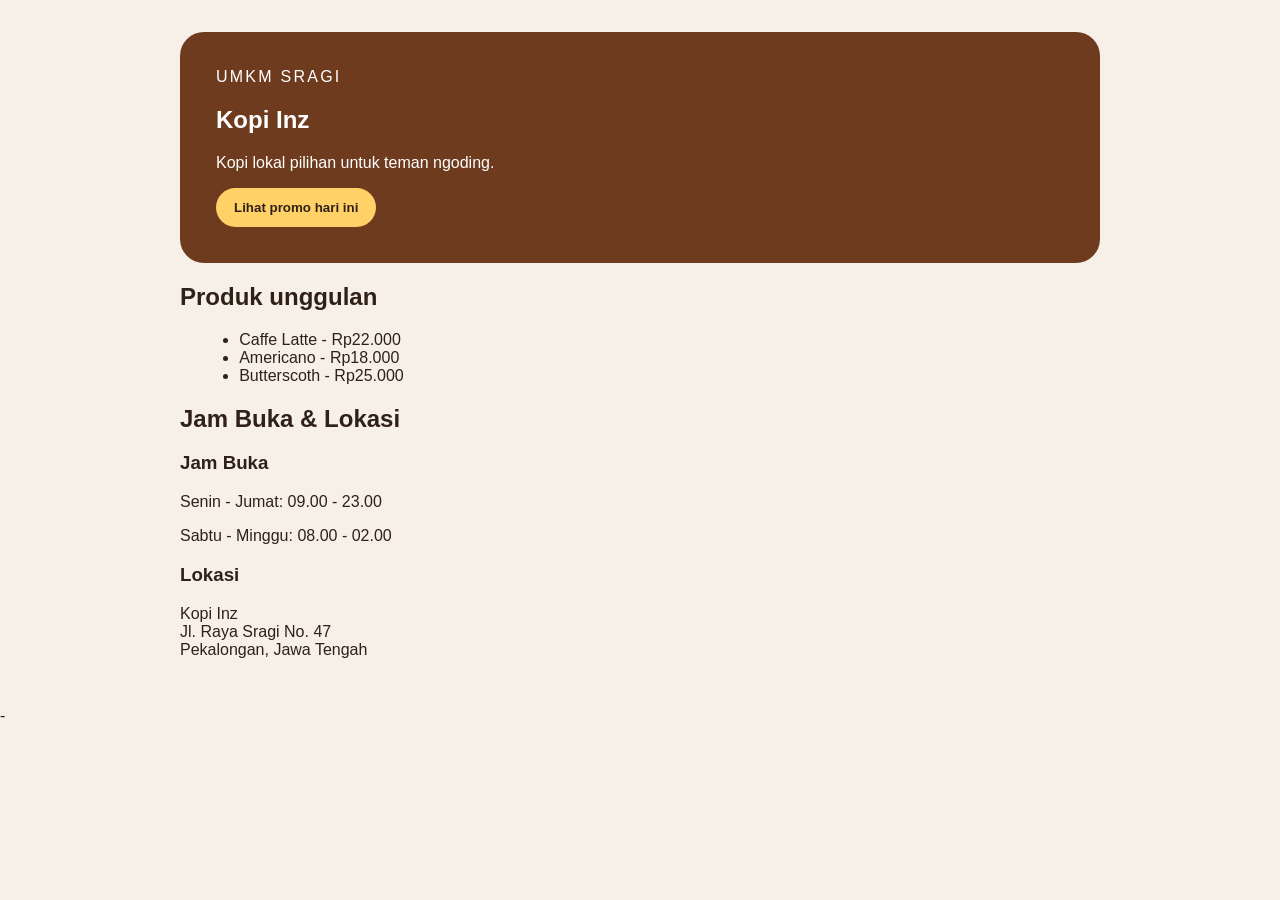
==== index.html @ 2a6943c4 "feat: buat landing page awal UMKM" ====
<!DOCTYPE html>
<html lang="en">
<head>
    <meta charset="UTF-8">
    <meta name="viewport" content="width=device-width, initial-scale=1.0">
    <title>Kopi Inz - Website UMKM</title>
    <link rel="stylesheet" href="css/style.css">
</head>
<body>
    <main class="page">
        <section class="hero">
            <p class="eyebrow">UMKM Sragi</p>
            <h1>Kopi Inz</h1>
            <p>Kopi lokal pilihan untuk teman ngoding.</p>
            <button id="promoButton" type="button">Lihat promo hari ini</button>
        </section>

        <section aria-labelledby="produk-title">
            <h2 id="produk-title">Produk unggulan</h2>
            <ul class="products">
                <li>Caffe Latte - Rp22.000</li>
                <li>Americano - Rp18.000</li>
                <li>Butterscoth - Rp25.000</li>
            </ul>
        </section>

        <section class="info" aria-labelledby="info-title">
            <h2 id="info-title">Jam Buka & Lokasi</h2>

            <div class="info-container">
                <div class="info-card">
                    <h3> Jam Buka</h3>
                    <p>Senin - Jumat: 09.00 - 23.00</p>
                    <p>Sabtu - Minggu: 08.00 - 02.00</p>
                </div>

                <div class="info-card">
                    <h3> Lokasi</h3>
                    <p>
                        Kopi Inz<br>
                        Jl. Raya Sragi No. 47<br>
                        Pekalongan, Jawa Tengah
                    </p>
                </div>
            </div>
        </section>
    </main>

    <script src="js/script.js"></script>
</body>
</html>-
---- css/style.css ----
body {
    margin: 0;
    color: #2f2118;
    background: #f6f0e8;
    font-family: Arial, sans-serif;
}

.page {
    max-width: 920px;
    margin: 0 auto;
    padding: 32px 20px;
}

.hero {
    padding: 36px;
    color: white;
    background: #6f3b1f;
    border-radius: 24px;
}

.eyebrow {
    margin: 0 0 8px;
    letter-spacing: 0.14em;
    text-transform: uppercase;
}

.products {
    margin-left: 1.2rem;
}

button {
    padding: 12px 18px;
    color: #2f2118;
    font-weight: 700;
    cursor: pointer;
    background: #ffd166;
    border: 0;
    border-radius: 999px;
}
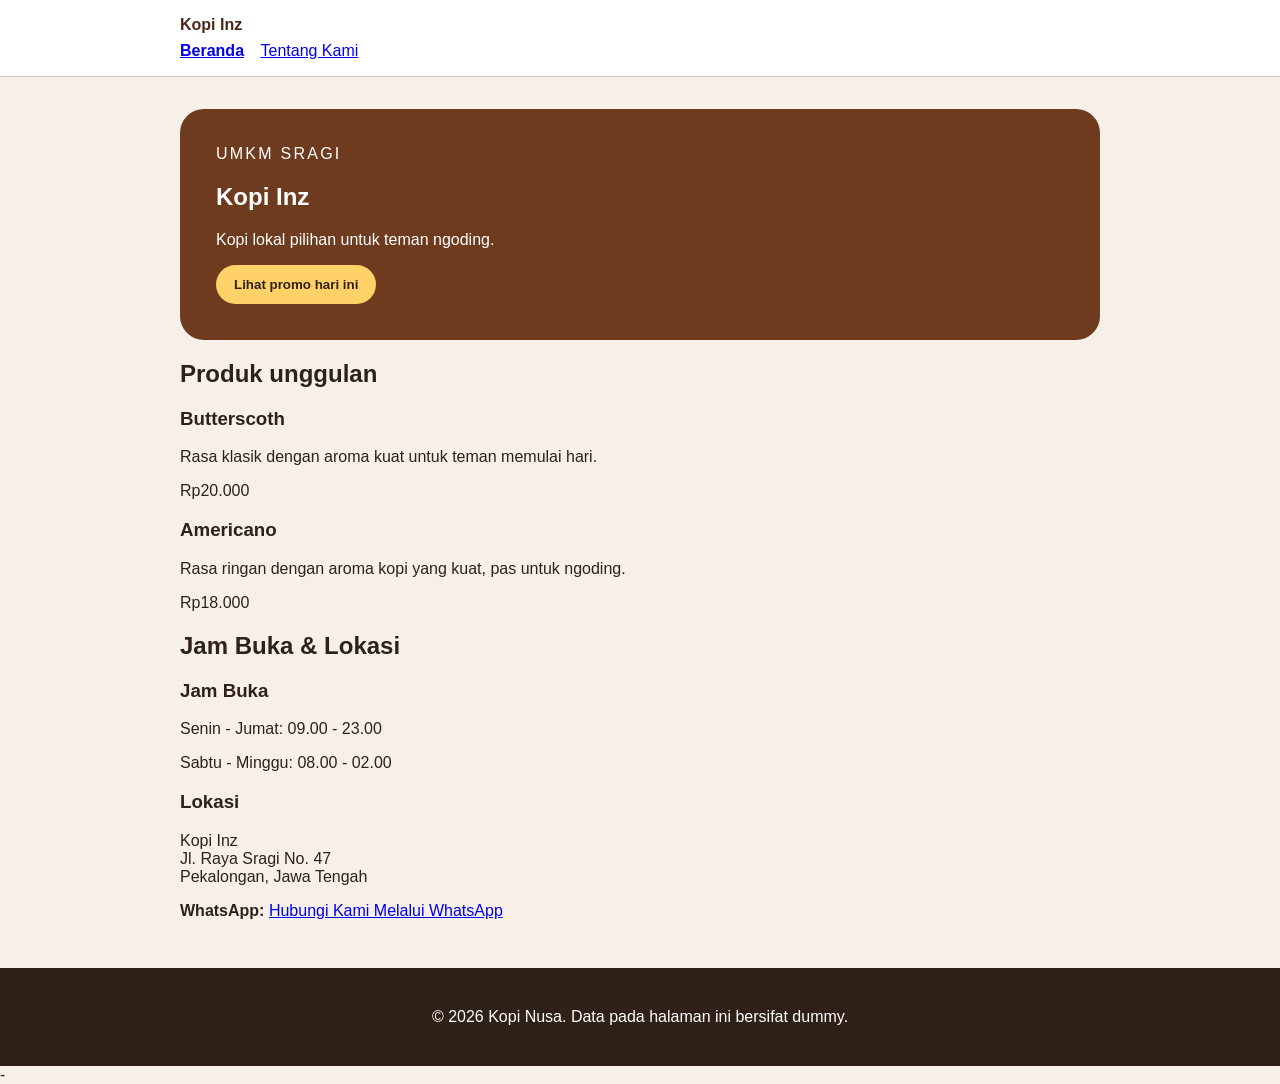
==== commit 459933b1: "Update website UMKM" ====
--- a/index.html
+++ b/index.html
@@ -7,7 +7,18 @@
     <link rel="stylesheet" href="css/style.css">
 </head>
 <body>
-    <main class="page">
+  <a class="skip-link" href="#konten">Lewati ke konten utama</a>
+  <header class="site-header">
+    <nav class="nav" aria-label="Navigasi utama">
+      <a class="brand" href="index.html">Kopi Inz</a>
+      <ul>
+        <li><a aria-current="page" href="index.html">Beranda</a></li>
+        <li><a href="tentang.html">Tentang Kami</a></li>
+      </ul>
+    </nav>
+  </header>
+
+  <main id="konten" class="page">
         <section class="hero">
             <p class="eyebrow">UMKM Sragi</p>
             <h1>Kopi Inz</h1>
@@ -17,11 +28,18 @@
 
         <section aria-labelledby="produk-title">
             <h2 id="produk-title">Produk unggulan</h2>
-            <ul class="products">
-                <li>Caffe Latte - Rp22.000</li>
-                <li>Americano - Rp18.000</li>
-                <li>Butterscoth - Rp25.000</li>
-            </ul>
+            <div class="product-list">
+  <article class="product-card">
+    <h3>Butterscoth</h3>
+    <p>Rasa klasik dengan aroma kuat untuk teman memulai hari.</p>
+    <p class="price">Rp20.000</p>
+  </article>
+  <article class="product-card">
+    <h3>Americano</h3>
+    <p>Rasa ringan dengan aroma kopi yang kuat, pas untuk ngoding.</p>
+    <p class="price">Rp18.000</p>
+  </article>
+</div>
         </section>
 
         <section class="info" aria-labelledby="info-title">
@@ -44,7 +62,20 @@
                 </div>
             </div>
         </section>
+
+        </p>
+        <strong>WhatsApp:</strong>
+        <a href="https://wa.me/6281548437506">
+          Hubungi Kami Melalui WhatsApp
+        </a>
+      </p>
+    </section>
+
     </main>
+    <footer class="site-footer">
+  <p>&copy; 2026 Kopi Nusa. Data pada halaman ini bersifat dummy.</p>
+</footer>
+<script src="js/script.js"></script>
 
     <script src="js/script.js"></script>
 </body>
--- a/css/style.css
+++ b/css/style.css
@@ -36,4 +36,15 @@
     background: #ffd166;
     border: 0;
     border-radius: 999px;
-}+}
+.skip-link { position: absolute; left: -9999px; padding: 8px 12px; color: white; background: #2f2118; }
+.skip-link:focus { top: 8px; left: 8px; }
+.site-header { padding: 16px 20px; background: white; border-bottom: 1px solid #dccbbc; }
+.nav { max-width: 920px; margin: 0 auto; }
+.brand { display: inline-block; margin-bottom: 8px; color: #4b2715; font-weight: 800; text-decoration: none; }
+.nav ul { padding: 0; margin: 0; list-style: none; }
+.nav li { display: inline-block; margin-right: 12px; }
+.nav a[aria-current="page"] { font-weight: 800; }
+a:focus-visible,
+button:focus-visible { outline: 3px solid #2563eb; outline-offset: 3px; }
+.site-footer { padding: 24px 20px; color: white; text-align: center; background: #2f2118; }
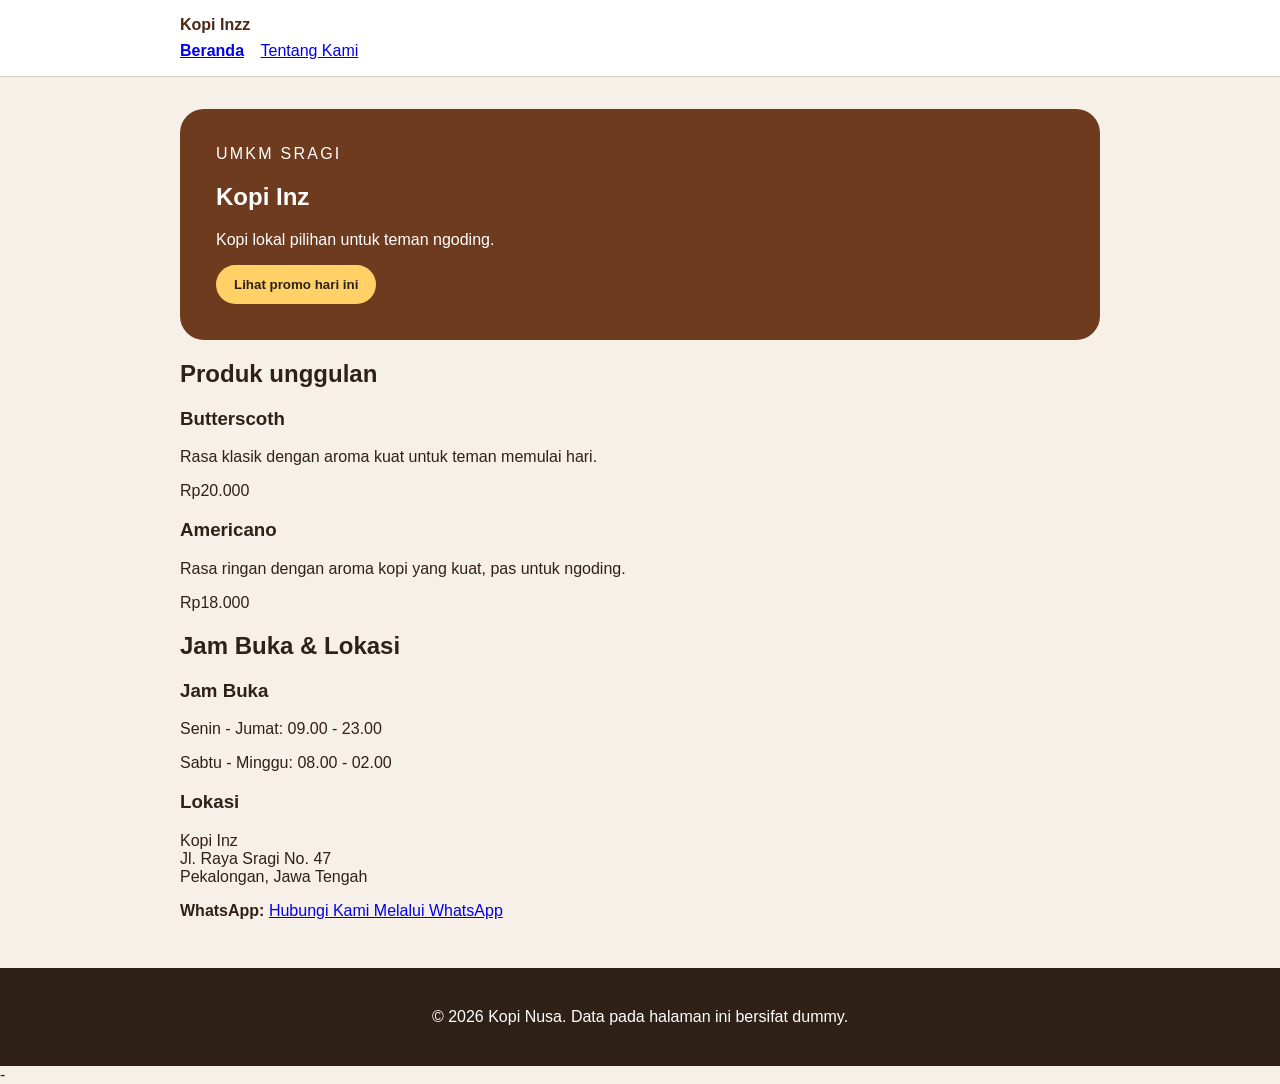
==== commit 740ad859: "feat: tambah semantic html dan navigasi dua halaman" ====
--- a/index.html
+++ b/index.html
@@ -10,7 +10,7 @@
   <a class="skip-link" href="#konten">Lewati ke konten utama</a>
   <header class="site-header">
     <nav class="nav" aria-label="Navigasi utama">
-      <a class="brand" href="index.html">Kopi Inz</a>
+      <a class="brand" href="index.html">Kopi Inzz</a>
       <ul>
         <li><a aria-current="page" href="index.html">Beranda</a></li>
         <li><a href="tentang.html">Tentang Kami</a></li>
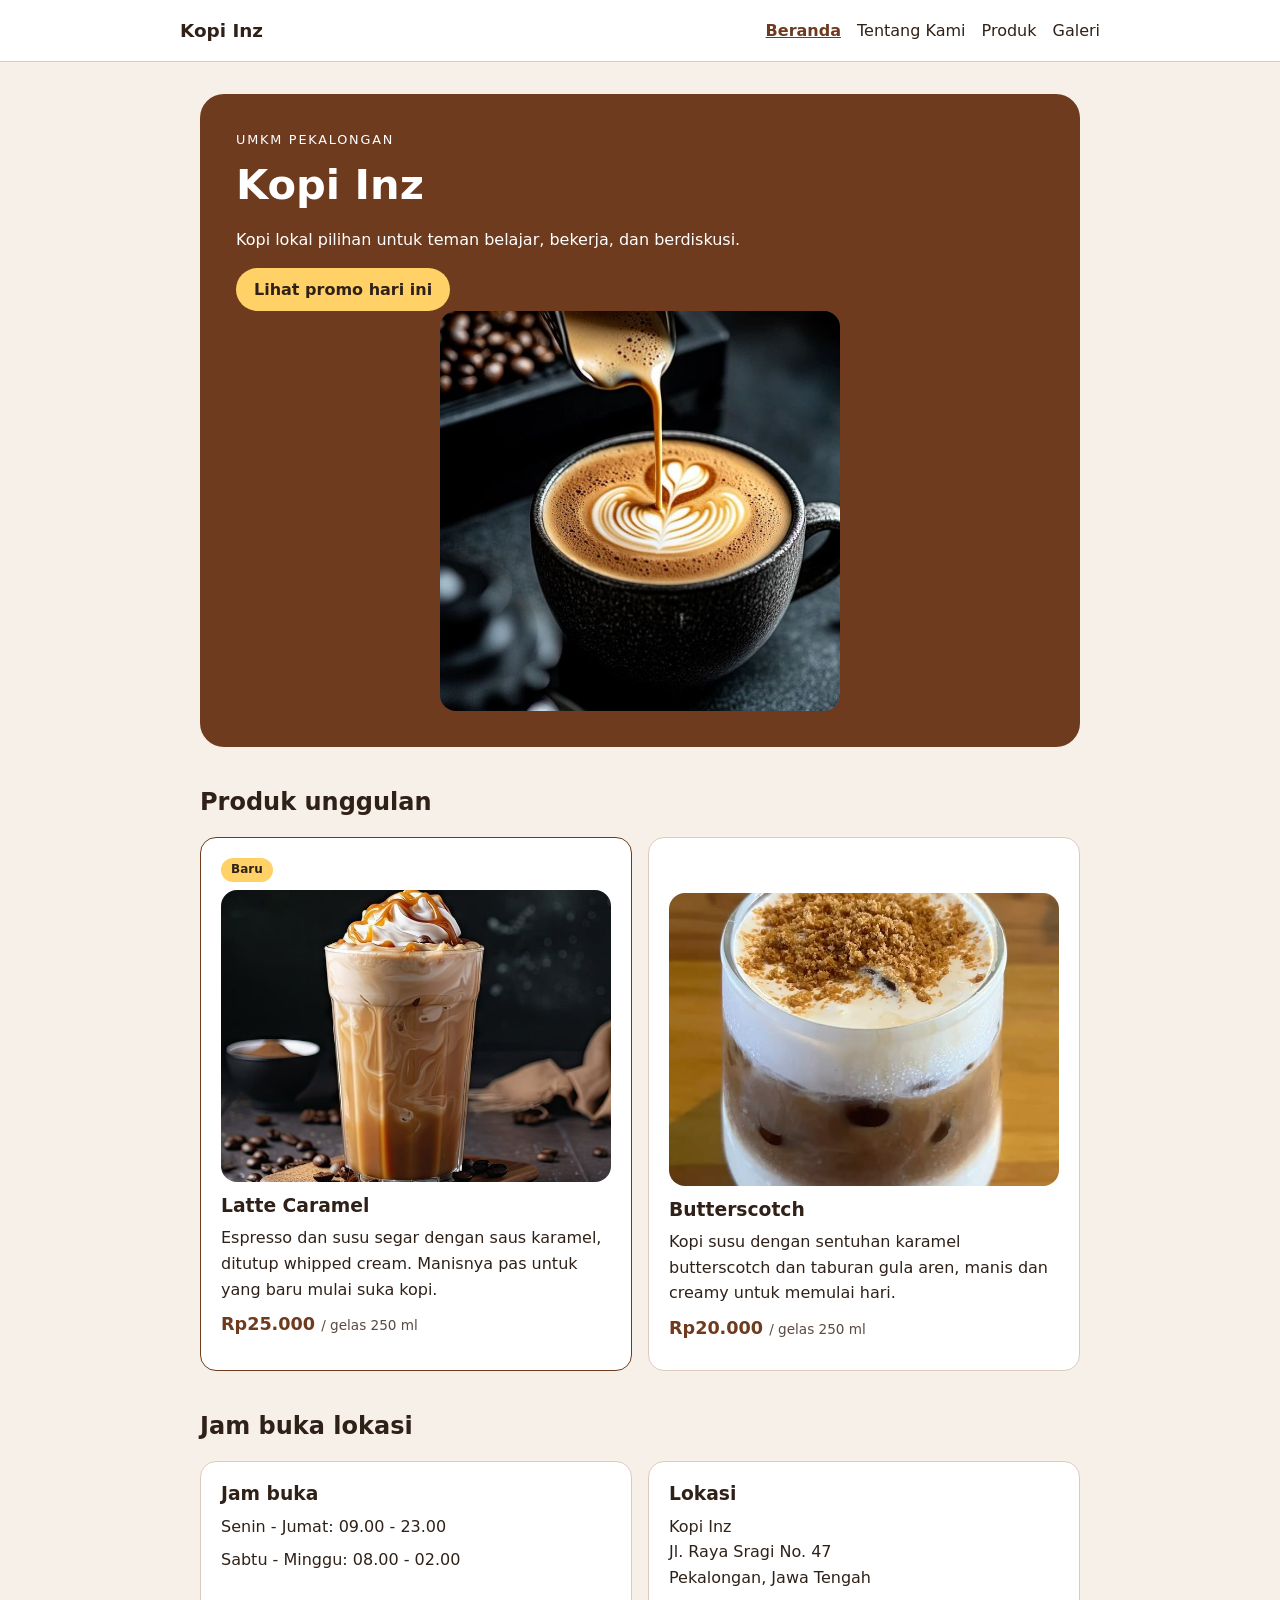
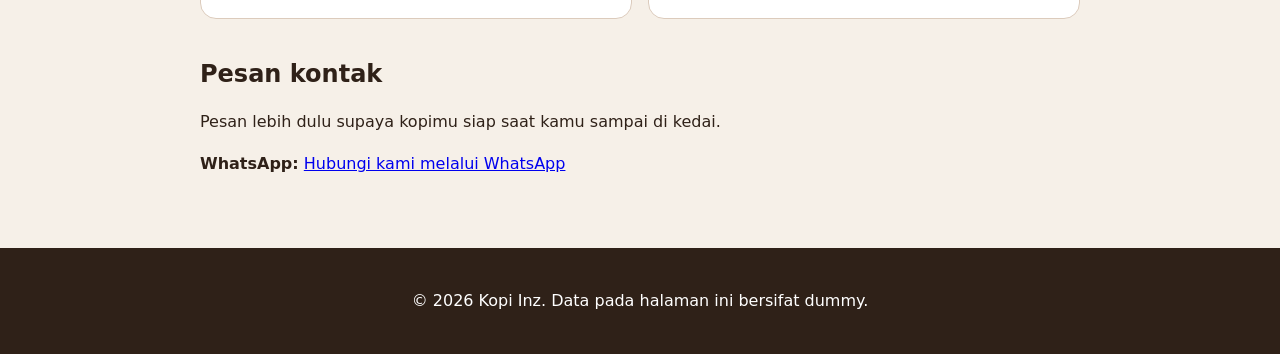
==== commit 82ff4be2: "media serta tabel katalog" ====
--- a/index.html
+++ b/index.html
@@ -1,82 +1,104 @@
-<!DOCTYPE html>
-<html lang="en">
-<head>
-    <meta charset="UTF-8">
-    <meta name="viewport" content="width=device-width, initial-scale=1.0">
+<!doctype html>
+<html lang="id">
+  <head>
+    <meta charset="utf-8" />
+    <meta name="viewport" content="width=device-width, initial-scale=1" />
+    <meta name="description" content="Kopi Inz, UMKM kopi lokal di Sragi, Pekalongan. Lihat produk, harga, jam buka, dan lokasi kedai." />
     <title>Kopi Inz - Website UMKM</title>
-    <link rel="stylesheet" href="css/style.css">
-</head>
-<body>
-  <a class="skip-link" href="#konten">Lewati ke konten utama</a>
-  <header class="site-header">
-    <nav class="nav" aria-label="Navigasi utama">
-      <a class="brand" href="index.html">Kopi Inzz</a>
-      <ul>
-        <li><a aria-current="page" href="index.html">Beranda</a></li>
-        <li><a href="tentang.html">Tentang Kami</a></li>
-      </ul>
-    </nav>
-  </header>
+    <link rel="stylesheet" href="css/style.css" />
+  </head>
+  <body>
+    <a class="skip-link" href="#konten">Lewati ke konten utama</a>
 
-  <main id="konten" class="page">
-        <section class="hero">
-            <p class="eyebrow">UMKM Sragi</p>
-            <h1>Kopi Inz</h1>
-            <p>Kopi lokal pilihan untuk teman ngoding.</p>
-            <button id="promoButton" type="button">Lihat promo hari ini</button>
-        </section>
+    <header class="site-header">
+      <nav class="nav" aria-label="Navigasi utama">
+        <a class="brand" href="index.html">Kopi Inz</a>
+        <ul>
+          <li><a aria-current="page" href="index.html">Beranda</a></li>
+          <li><a href="tentang.html">Tentang Kami</a></li>
+          <li><a href="produk.html">Produk</a></li>
+          <li><a href="galeri.html">Galeri</a></li>
+        </ul>
+      </nav>
+    </header>
 
-        <section aria-labelledby="produk-title">
-            <h2 id="produk-title">Produk unggulan</h2>
-            <div class="product-list">
-  <article class="product-card">
-    <h3>Butterscoth</h3>
-    <p>Rasa klasik dengan aroma kuat untuk teman memulai hari.</p>
-    <p class="price">Rp20.000</p>
-  </article>
-  <article class="product-card">
-    <h3>Americano</h3>
-    <p>Rasa ringan dengan aroma kopi yang kuat, pas untuk ngoding.</p>
-    <p class="price">Rp18.000</p>
-  </article>
-</div>
-        </section>
-
-        <section class="info" aria-labelledby="info-title">
-            <h2 id="info-title">Jam Buka & Lokasi</h2>
-
-            <div class="info-container">
-                <div class="info-card">
-                    <h3> Jam Buka</h3>
-                    <p>Senin - Jumat: 09.00 - 23.00</p>
-                    <p>Sabtu - Minggu: 08.00 - 02.00</p>
-                </div>
-
-                <div class="info-card">
-                    <h3> Lokasi</h3>
-                    <p>
-                        Kopi Inz<br>
-                        Jl. Raya Sragi No. 47<br>
-                        Pekalongan, Jawa Tengah
-                    </p>
-                </div>
-            </div>
-        </section>
-
-        </p>
-        <strong>WhatsApp:</strong>
-        <a href="https://wa.me/6281548437506">
-          Hubungi Kami Melalui WhatsApp
-        </a>
-      </p>
+     <main id="konten" class="page">
+    <section class="hero" aria-labelledby="hero-title">
+      <p class="eyebrow">UMKM Pekalongan</p>
+      <h1 id="hero-title">Kopi Inz</h1>
+      <p>Kopi lokal pilihan untuk teman belajar, bekerja, dan berdiskusi.</p>
+      <button id="promoButton" type="button">Lihat promo hari ini</button>
+      <img src="assets/images/coffe.jpg" alt="Segelas latte dengan latte art hati di meja kayu" />
     </section>
 
+      <section aria-labelledby="produk-title">
+        <h2 id="produk-title">Produk unggulan</h2>
+        <div class="product-list">
+          <article class="product-card product-card--baru">
+            <span class="badge">Baru</span>
+            <img
+              class="product-photo"
+              src="assets/images/latte caramel.jpg"
+              alt="Segelas Latte Caramel dingin dengan whipped cream dan siraman saus karamel"
+              width="800"
+              height="600"
+            />
+            <h3>Latte Caramel</h3>
+            <p>Espresso dan susu segar dengan saus karamel, ditutup whipped cream. Manisnya pas untuk yang baru mulai suka kopi.</p>
+            <p class="price">Rp25.000 <span class="unit">/ gelas 250 ml</span></p>
+          </article>
+
+          <article class="product-card">
+            <div class="produk-card2">
+            <img
+              class="product-photo"
+              src="assets/images/Butterscotch.jpg"
+              alt="Segelas kopi Butterscotch dengan lapisan susu dan taburan gula aren"
+              width="800"
+              height="600"
+              loading="lazy"
+            />
+            <h3>Butterscotch</h3>
+            <p>Kopi susu dengan sentuhan karamel butterscotch dan taburan gula aren, manis dan creamy untuk memulai hari.</p>
+            <p class="price">Rp20.000 <span class="unit">/ gelas 250 ml</span></p>
+            </div>
+          </article>
+          </section>
+
+      <section class="info" aria-labelledby="info-title">
+        <h2 id="info-title">Jam buka lokasi</h2>
+        <div class="info-container">
+          <div class="info-card">
+            <h3>Jam buka</h3>
+            <p>Senin - Jumat: 09.00 - 23.00</p>
+            <p>Sabtu - Minggu: 08.00 - 02.00</p>
+          </div>
+
+          <div class="info-card">
+            <h3>Lokasi</h3>
+            <p>
+              Kopi Inz<br />
+              Jl. Raya Sragi No. 47<br />
+              Pekalongan, Jawa Tengah
+            </p>
+          </div>
+        </div>
+      </section>
+
+      <section aria-labelledby="kontak-title">
+        <h2 id="kontak-title">Pesan kontak</h2>
+        <p>Pesan lebih dulu supaya kopimu siap saat kamu sampai di kedai.</p>
+        <p>
+          <strong>WhatsApp:</strong>
+          <a href="https://wa.me/6281548437506">Hubungi kami melalui WhatsApp</a>
+        </p>
+      </section>
     </main>
+
     <footer class="site-footer">
-  <p>&copy; 2026 Kopi Nusa. Data pada halaman ini bersifat dummy.</p>
-</footer>
-<script src="js/script.js"></script>
+      <p>&copy; <span id="tahun">2026</span> Kopi Inz. Data pada halaman ini bersifat dummy.</p>
+    </footer>
 
     <script src="js/script.js"></script>
-</body>
-</html>-+  </body>
+</html>
--- a/css/style.css
+++ b/css/style.css
@@ -1,50 +1,235 @@
+:root {
+  --coklat-tua: #2f2118;
+  --coklat: #6f3b1f;
+  --coklat-brand: #4b2715;
+  --krem: #f6f0e8;
+  --kuning: #ffd166;
+  --garis: #dccbbc;
+  --abu-teks: #5a4a41;
+  --putih: #ffffff;
+  --radius: 16px;
+}
+
+* { box-sizing: border-box; }
+
 body {
-    margin: 0;
-    color: #2f2118;
-    background: #f6f0e8;
-    font-family: Arial, sans-serif;
+  margin: 0;
+  color: var(--coklat-tua);
+  background: var(--krem);
+  font-family: system-ui, -apple-system, "Segoe UI", Arial, sans-serif;
+  line-height: 1.6;
 }
 
 .page {
-    max-width: 920px;
-    margin: 0 auto;
-    padding: 32px 20px;
+  max-width: 920px;
+  margin: 0 auto;
+  padding: 32px 20px;
+}
+
+.page > section { margin-bottom: 40px; }
+
+h1, h2, h3 { line-height: 1.25; }
+
+.skip-link {
+  position: absolute;
+  left: -9999px;
+  z-index: 100;
+  padding: 8px 12px;
+  color: var(--putih);
+  background: var(--coklat-tua);
+}
+
+.skip-link:focus { top: 8px; left: 8px; }
+
+.site-header {
+  padding: 16px 20px;
+  background: var(--putih);
+  border-bottom: 1px solid var(--garis);
+}
+
+.nav {
+  display: flex;
+  flex-wrap: wrap;
+  gap: 8px 20px;
+  align-items: center;
+  justify-content: space-between;
+  max-width: 920px;
+  margin: 0 auto;
+}
+
+.brand {
+  color: var(--coklat-brand);
+  font-size: 1.15rem;
+  font-weight: 800;
+  text-decoration: none;
+}
+
+.nav ul {
+  display: flex;
+  flex-wrap: wrap;
+  gap: 16px;
+  padding: 0;
+  margin: 0;
+  list-style: none;
+}
+
+.nav a {
+  color: var(--coklat-tua);
+  text-decoration: none;
+}
+
+.nav a:hover { text-decoration: underline; }
+
+.nav a[aria-current="page"] {
+  color: var(--coklat);
+  font-weight: 800;
+  text-decoration: underline;
 }
 
 .hero {
-    padding: 36px;
-    color: white;
-    background: #6f3b1f;
-    border-radius: 24px;
-}
+  padding: 36px;
+  color: var(--putih);
+  background: var(--coklat);
+  border-radius: 24px;
+}
+
+.hero img{
+  width: 400px;
+  height: 400px;
+  object-fit: cover;
+  margin: 0 auto;
+}
+
+.hero h1 { margin: 0 0 8px; font-size: clamp(1.8rem, 5vw, 2.6rem); }
 
 .eyebrow {
-    margin: 0 0 8px;
-    letter-spacing: 0.14em;
-    text-transform: uppercase;
-}
-
-.products {
-    margin-left: 1.2rem;
+  margin: 0 0 8px;
+  font-size: 0.8rem;
+  letter-spacing: 0.14em;
+  text-transform: uppercase;
 }
 
 button {
-    padding: 12px 18px;
-    color: #2f2118;
-    font-weight: 700;
-    cursor: pointer;
-    background: #ffd166;
-    border: 0;
-    border-radius: 999px;
-}
-.skip-link { position: absolute; left: -9999px; padding: 8px 12px; color: white; background: #2f2118; }
-.skip-link:focus { top: 8px; left: 8px; }
-.site-header { padding: 16px 20px; background: white; border-bottom: 1px solid #dccbbc; }
-.nav { max-width: 920px; margin: 0 auto; }
-.brand { display: inline-block; margin-bottom: 8px; color: #4b2715; font-weight: 800; text-decoration: none; }
-.nav ul { padding: 0; margin: 0; list-style: none; }
-.nav li { display: inline-block; margin-right: 12px; }
-.nav a[aria-current="page"] { font-weight: 800; }
+  padding: 12px 18px;
+  color: var(--coklat-tua);
+  font-size: 1rem;
+  font-weight: 700;
+  font-family: inherit;
+  cursor: pointer;
+  background: var(--kuning);
+  border: 0;
+  border-radius: 999px;
+}
+
+button:hover { background: #ffc233; }
+
 a:focus-visible,
 button:focus-visible { outline: 3px solid #2563eb; outline-offset: 3px; }
-.site-footer { padding: 24px 20px; color: white; text-align: center; background: #2f2118; }+
+.product-list,
+.info-container,
+.gallery-list {
+  display: grid;
+  gap: 16px;
+  margin-top: 16px;
+  grid-template-columns: repeat(auto-fit, minmax(240px, 1fr));
+}
+
+/* Kartu produk baru tampil lebih lebar dan sendirian */
+.product-list--sorot { grid-template-columns: minmax(0, 480px); }
+
+.product-card,
+.info-card,
+.media-card {
+  display: flex;
+  flex-direction: column;
+  padding: 20px;
+  background: var(--putih);
+  border: 1px solid var(--garis);
+  border-radius: var(--radius);
+}
+
+.product-card h3,
+.info-card h3 { margin: 0 0 8px; }
+
+.product-card p,
+.info-card p { margin: 0 0 8px; }
+
+.product-photo {
+  width: 100%;
+  height: auto;
+  aspect-ratio: 4 / 3;
+  object-fit: cover;
+  margin-bottom: 12px;
+  background: var(--krem);
+}
+
+.media-card .product-photo { margin-bottom: 0; }
+
+.product-photo--lebar { max-width: 520px; }
+
+.price {
+  margin-top: auto;
+  color: var(--coklat);
+  font-size: 1.1rem;
+  font-weight: 700;
+}
+
+.price .unit {
+  color: var(--abu-teks);
+  font-size: 0.85rem;
+  font-weight: 400;
+}
+
+.product-card--baru {
+  position: relative;
+  border-color: var(--coklat);
+}
+
+.produk-card2 {
+  padding-top: 35px;
+
+}
+
+.badge {
+  align-self: flex-start;
+  padding: 2px 10px;
+  margin-bottom: 8px;
+  color: var(--coklat-tua);
+  font-size: 0.75rem;
+  font-weight: 700;
+  background: var(--kuning);
+  border-radius: 999px;
+}
+
+img { display: block; max-width: 100%; height: auto; border-radius: var(--radius); }
+figure { margin: 0; }
+figcaption { margin-top: 8px; color: var(--abu-teks); font-size: 0.92rem; }
+
+audio { width: 100%; max-width: 420px; margin-top: 8px; }
+
+.table-wrap { overflow-x: auto; }
+table { width: 100%; border-collapse: collapse; background: var(--putih); }
+caption { margin-bottom: 8px; font-weight: 700; text-align: left; }
+th,
+td { padding: 10px; text-align: left; border: 1px solid var(--garis); }
+thead th { background: #efe4d8; }
+tbody tr:nth-child(even) th,
+tbody tr:nth-child(even) td { background: #faf5ef; }
+td:last-child,
+thead th:last-child { text-align: right; white-space: nowrap; }
+
+.site-footer {
+  padding: 24px 20px;
+  color: var(--putih);
+  text-align: center;
+  background: var(--coklat-tua);
+}
+
+.site-footer a { color: var(--kuning); }
+
+@media (max-width: 600px) {
+  .page { padding: 24px 16px; }
+  .hero { padding: 24px; border-radius: 18px; }
+  .nav { justify-content: flex-start; }
+}
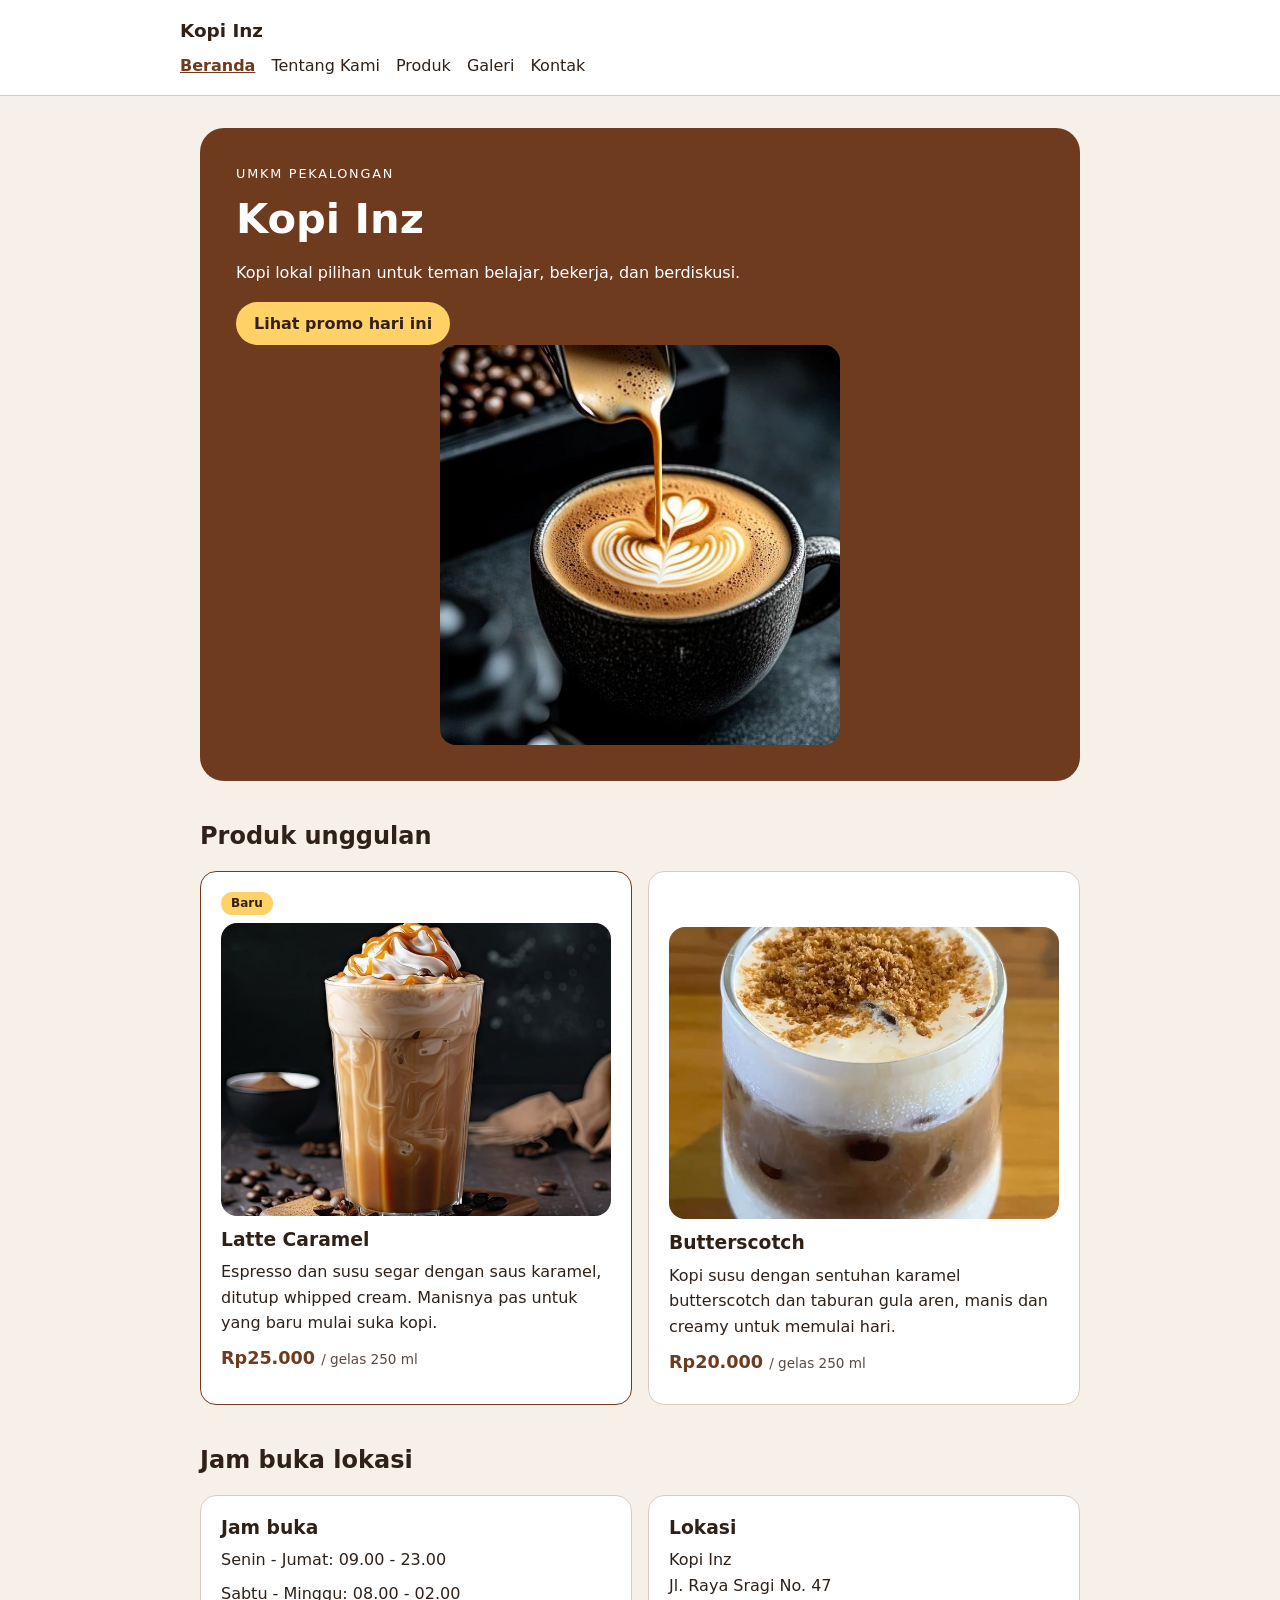
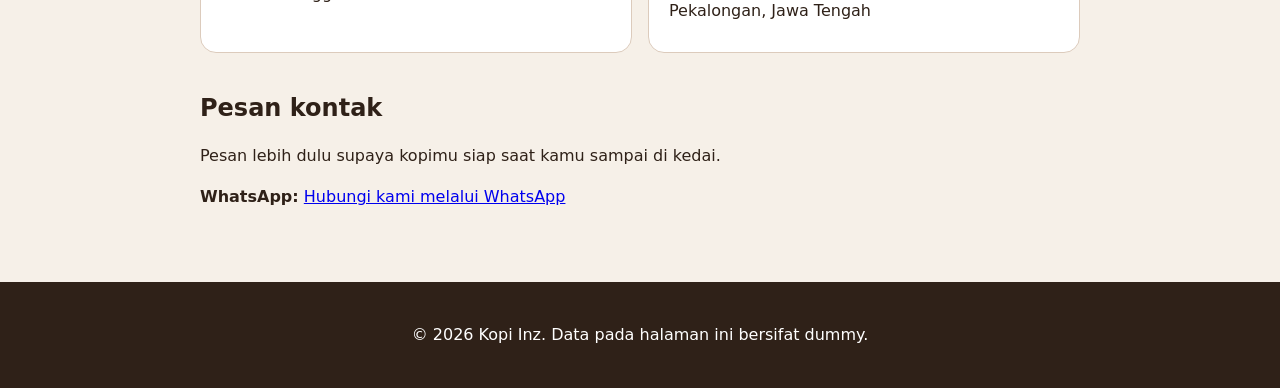
==== commit bec4d233: "feat: tambah form kontak aksesibel dan preview" ====
--- a/index.html
+++ b/index.html
@@ -18,6 +18,7 @@
           <li><a href="tentang.html">Tentang Kami</a></li>
           <li><a href="produk.html">Produk</a></li>
           <li><a href="galeri.html">Galeri</a></li>
+          <li><a href="kontak.html">Kontak</a></li>
         </ul>
       </nav>
     </header>
--- a/css/style.css
+++ b/css/style.css
@@ -49,10 +49,9 @@
 
 .nav {
   display: flex;
-  flex-wrap: wrap;
-  gap: 8px 20px;
-  align-items: center;
-  justify-content: space-between;
+  flex-direction: column;
+  align-items: flex-start;
+  gap: 8px;
   max-width: 920px;
   margin: 0 auto;
 }
@@ -232,4 +231,72 @@
   .page { padding: 24px 16px; }
   .hero { padding: 24px; border-radius: 18px; }
   .nav { justify-content: flex-start; }
+}
+/* ===== Form kontak ===== */
+.form-card {
+  padding: 24px;
+  background: var(--putih);
+  border: 1px solid var(--garis);
+  border-radius: var(--radius);
+}
+
+.field { margin-bottom: 16px; }
+
+.field label {
+  display: block;
+  margin-bottom: 6px;
+  font-weight: 600;
+}
+
+.field input,
+.field select,
+.field textarea {
+  display: block;
+  width: 100%;
+  padding: 10px 12px;
+  color: var(--coklat-tua);
+  font: inherit;
+  background: var(--putih);
+  border: 1px solid var(--garis);
+  border-radius: 8px;
+}
+
+.field textarea { resize: vertical; }
+
+fieldset {
+  padding: 12px 16px;
+  margin: 0 0 16px;
+  border: 1px solid var(--garis);
+  border-radius: 8px;
+}
+
+legend {
+  padding: 0 6px;
+  font-weight: 600;
+}
+
+fieldset label {
+  display: block;
+  padding: 4px 0;
+}
+
+input:focus-visible,
+select:focus-visible,
+textarea:focus-visible {
+  outline: 3px solid #2563eb;
+  outline-offset: 3px;
+}
+
+#preview-form {
+  padding: 16px;
+  margin: 0;
+  overflow-x: auto;
+  white-space: pre-wrap;
+  background: var(--putih);
+  border: 1px solid var(--garis);
+  border-radius: var(--radius);
+}
+
+@media (max-width: 600px) {
+  .form-card { padding: 16px; }
 }
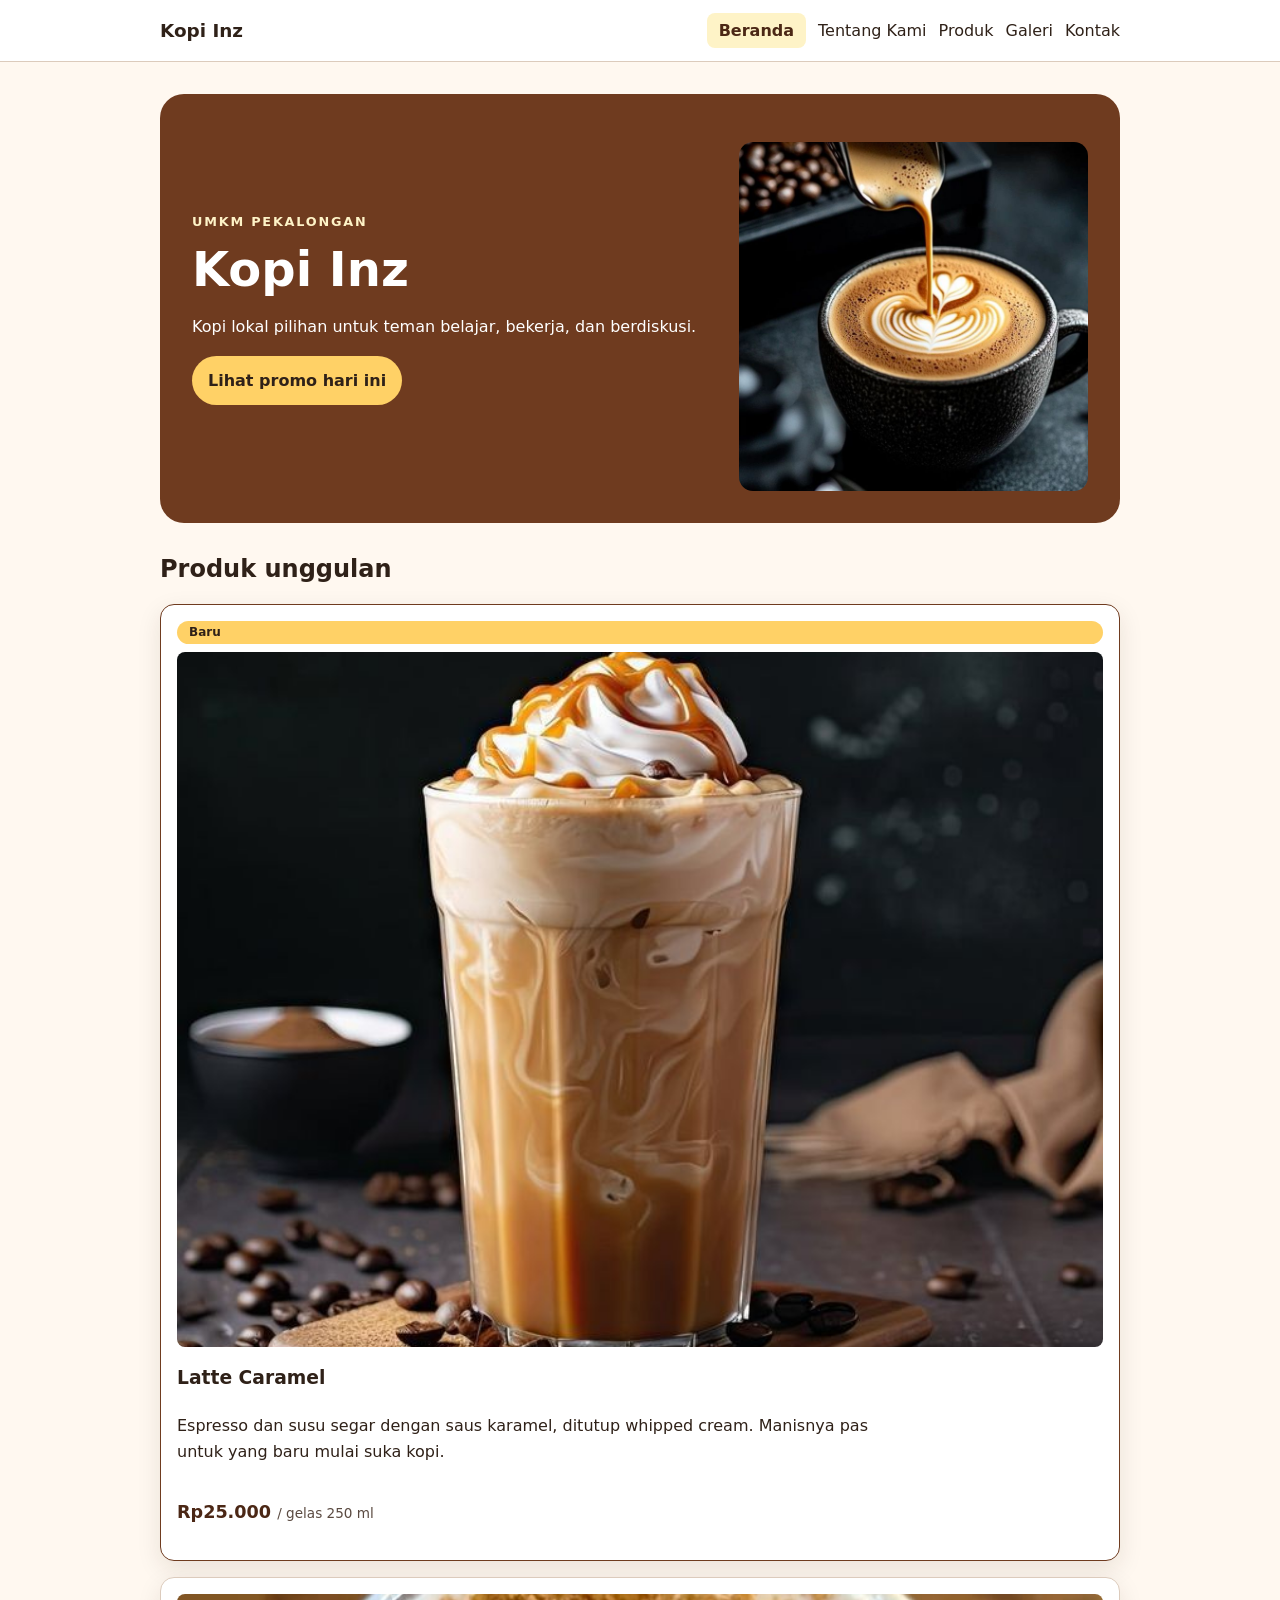
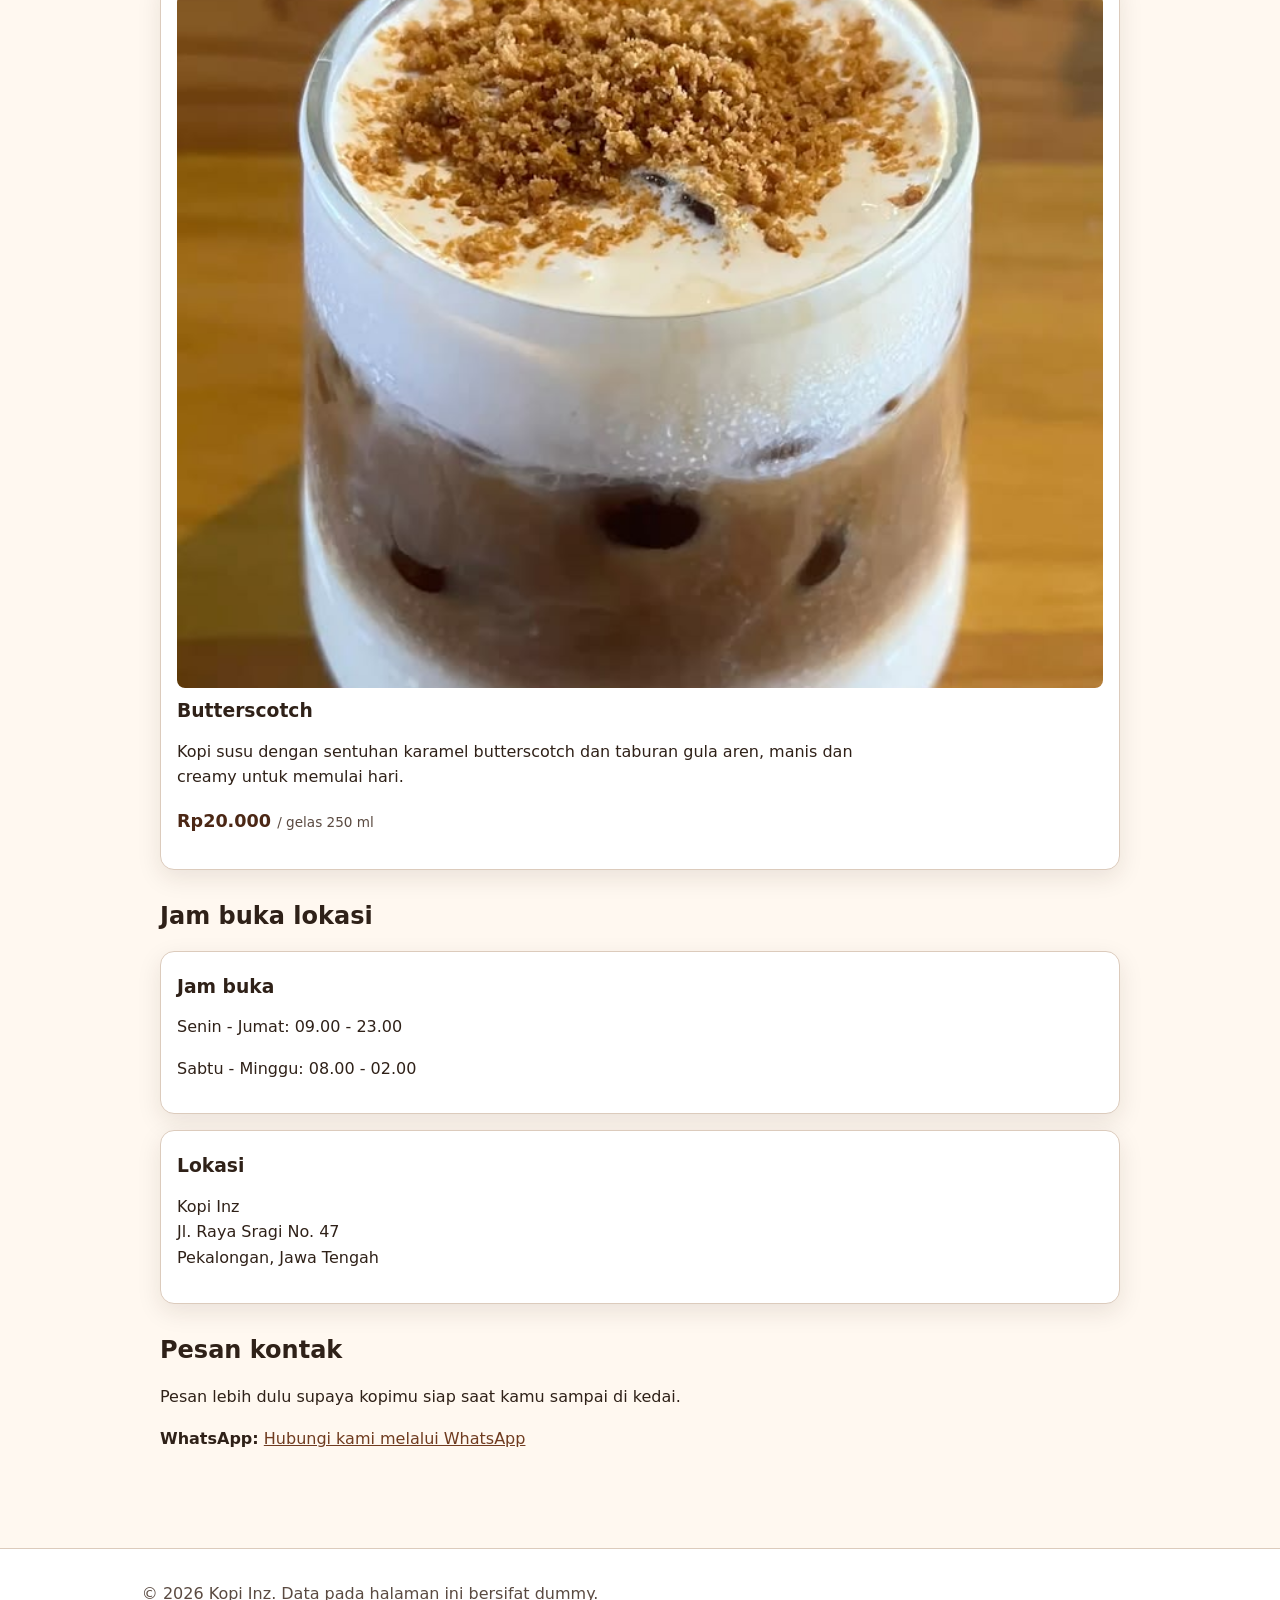
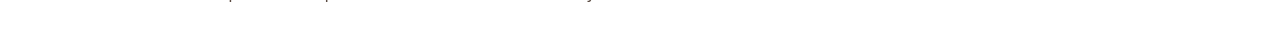
==== commit 88b1f7e9: "feat: bangun layout flexbox dan grid" ====
--- a/index.html
+++ b/index.html
@@ -25,11 +25,13 @@
 
      <main id="konten" class="page">
     <section class="hero" aria-labelledby="hero-title">
-      <p class="eyebrow">UMKM Pekalongan</p>
-      <h1 id="hero-title">Kopi Inz</h1>
-      <p>Kopi lokal pilihan untuk teman belajar, bekerja, dan berdiskusi.</p>
-      <button id="promoButton" type="button">Lihat promo hari ini</button>
-      <img src="assets/images/coffe.jpg" alt="Segelas latte dengan latte art hati di meja kayu" />
+      <div class="hero-content">
+        <p class="eyebrow">UMKM Pekalongan</p>
+        <h1 id="hero-title">Kopi Inz</h1>
+        <p>Kopi lokal pilihan untuk teman belajar, bekerja, dan berdiskusi.</p>
+        <button id="promoButton" type="button">Lihat promo hari ini</button>
+      </div>
+      <img class="hero-image" src="assets/images/coffe.jpg" alt="Segelas latte dengan latte art hati di meja kayu" />
     </section>
 
       <section aria-labelledby="produk-title">
--- a/css/style.css
+++ b/css/style.css
@@ -1,302 +1,330 @@
 :root {
-  --coklat-tua: #2f2118;
-  --coklat: #6f3b1f;
-  --coklat-brand: #4b2715;
-  --krem: #f6f0e8;
-  --kuning: #ffd166;
-  --garis: #dccbbc;
-  --abu-teks: #5a4a41;
-  --putih: #ffffff;
-  --radius: 16px;
-}
-
-* { box-sizing: border-box; }
+  --color-primary: #6f3b1f;
+  --color-primary-strong: #4b2715;
+  --color-on-primary: #ffffff;
+  --color-text: #2f2118;
+  --color-muted: #5a4a41;
+  --color-surface: #ffffff;
+  --color-surface-soft: #fff8f0;
+  --color-surface-strong: #efe4d8;
+  --color-border: #dccbbc;
+  --color-focus: #1d4ed8;
+  --color-accent: #ffd166;
+  --color-accent-strong: #ffc233;
+  --color-accent-soft: #fef3c7;
+
+  --space-1: 0.5rem;
+  --space-2: 0.75rem;
+  --space-3: 1rem;
+  --space-4: 1.5rem;
+  --space-5: 2rem;
+
+  --radius-sm: 0.5rem;
+  --radius-md: 0.875rem;
+  --radius-lg: 1.5rem;
+  --radius-pill: 999px;
+
+  --shadow-card: 0 0.5rem 1.5rem rgb(47 33 24 / 0.1);
+}
+
+*,
+*::before,
+*::after {
+  box-sizing: border-box;
+}
+
+html { color-scheme: light; }
 
 body {
   margin: 0;
-  color: var(--coklat-tua);
-  background: var(--krem);
-  font-family: system-ui, -apple-system, "Segoe UI", Arial, sans-serif;
+  color: var(--color-text);
+  background: var(--color-surface-soft);
+  font-family: system-ui, -apple-system, BlinkMacSystemFont, "Segoe UI", sans-serif;
+  font-size: 1rem;
   line-height: 1.6;
 }
 
-.page {
-  max-width: 920px;
-  margin: 0 auto;
-  padding: 32px 20px;
-}
-
-.page > section { margin-bottom: 40px; }
-
-h1, h2, h3 { line-height: 1.25; }
+img {
+  display: block;
+  max-width: 100%;
+  height: auto;
+  border-radius: var(--radius-sm);
+}
+figure { margin: 0 0 var(--space-3); }
+figcaption { margin-top: var(--space-1); color: var(--color-muted); }
+audio { width: 100%; max-width: 26rem; margin-top: var(--space-1); }
+
+a { color: var(--color-primary); }
+a:hover { color: var(--color-primary-strong); }
+
+:focus-visible {
+  outline: 3px solid var(--color-focus);
+  outline-offset: 3px;
+}
 
 .skip-link {
   position: absolute;
-  left: -9999px;
-  z-index: 100;
-  padding: 8px 12px;
-  color: var(--putih);
-  background: var(--coklat-tua);
-}
-
-.skip-link:focus { top: 8px; left: 8px; }
-
-.site-header {
-  padding: 16px 20px;
-  background: var(--putih);
-  border-bottom: 1px solid var(--garis);
-}
-
-.nav {
-  display: flex;
-  flex-direction: column;
-  align-items: flex-start;
-  gap: 8px;
-  max-width: 920px;
-  margin: 0 auto;
-}
+  top: -5rem;
+  left: var(--space-3);
+  padding: var(--space-2) var(--space-3);
+  color: var(--color-on-primary);
+  background: var(--color-text);
+}
+.skip-link:focus { top: var(--space-3); }
+
+
+.site-header,
+.site-footer {
+  padding: var(--space-3) var(--space-4);
+  background: var(--color-surface);
+  border-bottom: 1px solid var(--color-border);
+}
+
+.site-footer {
+  margin-top: var(--space-5);
+  color: var(--color-muted);
+  text-align: center;
+  border-top: 1px solid var(--color-border);
+  border-bottom: 0;
+}
+
+.nav,
+.page {
+  width: min(100% - 2rem, 60rem);
+  margin-inline: auto;
+}
+
+.page { padding-block: var(--space-5); }
+.page > section { margin-bottom: var(--space-5); }
 
 .brand {
-  color: var(--coklat-brand);
+  display: inline-block;
+  margin-bottom: var(--space-2);
+  color: var(--color-primary-strong);
   font-size: 1.15rem;
   font-weight: 800;
   text-decoration: none;
 }
 
-.nav ul {
-  display: flex;
-  flex-wrap: wrap;
-  gap: 16px;
-  padding: 0;
-  margin: 0;
-  list-style: none;
-}
-
-.nav a {
-  color: var(--coklat-tua);
-  text-decoration: none;
-}
-
+.nav ul { padding: 0; margin: 0; list-style: none; }
+.nav li { display: inline-block; margin: 0 var(--space-2) var(--space-1) 0; }
+.nav a { color: var(--color-text); text-decoration: none; }
 .nav a:hover { text-decoration: underline; }
 
 .nav a[aria-current="page"] {
-  color: var(--coklat);
+  padding: var(--space-1) var(--space-2);
+  color: var(--color-primary-strong);
+  font-weight: 700;
+  background: var(--color-accent-soft);
+  border-radius: var(--radius-sm);
+}
+.nav a[aria-current="page"]:hover { text-decoration: none; }
+
+
+h1,
+h2,
+h3 { line-height: 1.2; text-wrap: balance; }
+
+h1 { font-size: clamp(2rem, 6vw, 3rem); }
+
+p,
+li { max-width: 68ch; }
+
+.eyebrow {
+  margin: 0 0 var(--space-1);
+  color: var(--color-primary);
+  font-size: 0.8rem;
   font-weight: 800;
-  text-decoration: underline;
-}
-
-.hero {
-  padding: 36px;
-  color: var(--putih);
-  background: var(--coklat);
-  border-radius: 24px;
-}
-
-.hero img{
-  width: 400px;
-  height: 400px;
-  object-fit: cover;
-  margin: 0 auto;
-}
-
-.hero h1 { margin: 0 0 8px; font-size: clamp(1.8rem, 5vw, 2.6rem); }
-
-.eyebrow {
-  margin: 0 0 8px;
-  font-size: 0.8rem;
   letter-spacing: 0.14em;
   text-transform: uppercase;
 }
 
+
+.hero {
+  padding: var(--space-5);
+  color: var(--color-on-primary);
+  background: var(--color-primary);
+  border-radius: var(--radius-lg);
+}
+.hero h1 { margin: 0 0 var(--space-1); }
+.hero .eyebrow { color: var(--color-accent-soft); }
+.hero img {
+  width: 100%;
+  max-width: 25rem;
+  aspect-ratio: 1;
+  margin-top: var(--space-3);
+  object-fit: cover;
+}
+
+
+.button,
 button {
-  padding: 12px 18px;
-  color: var(--coklat-tua);
-  font-size: 1rem;
+  display: inline-block;
+  padding: var(--space-2) var(--space-3);
+  color: var(--color-text);
+  font: inherit;
   font-weight: 700;
-  font-family: inherit;
+  text-decoration: none;
   cursor: pointer;
-  background: var(--kuning);
+  background: var(--color-accent);
   border: 0;
-  border-radius: 999px;
-}
-
-button:hover { background: #ffc233; }
-
-a:focus-visible,
-button:focus-visible { outline: 3px solid #2563eb; outline-offset: 3px; }
-
-.product-list,
-.info-container,
-.gallery-list {
-  display: grid;
-  gap: 16px;
-  margin-top: 16px;
-  grid-template-columns: repeat(auto-fit, minmax(240px, 1fr));
-}
-
-/* Kartu produk baru tampil lebih lebar dan sendirian */
-.product-list--sorot { grid-template-columns: minmax(0, 480px); }
+  border-radius: var(--radius-pill);
+}
+.button:hover,
+button:hover {
+  color: var(--color-text);
+  background: var(--color-accent-strong);
+}
 
 .product-card,
 .info-card,
-.media-card {
-  display: flex;
-  flex-direction: column;
-  padding: 20px;
-  background: var(--putih);
-  border: 1px solid var(--garis);
-  border-radius: var(--radius);
-}
+.media-card,
+.form-card {
+  margin-block: var(--space-3);
+  padding: var(--space-3);
+  background: var(--color-surface);
+  border: 1px solid var(--color-border);
+  border-radius: var(--radius-md);
+  box-shadow: var(--shadow-card);
+}
+
+.product-card--baru { border-color: var(--color-primary); }
 
 .product-card h3,
-.info-card h3 { margin: 0 0 8px; }
-
-.product-card p,
-.info-card p { margin: 0 0 8px; }
+.info-card h3 { margin: var(--space-1) 0; }
 
 .product-photo {
   width: 100%;
-  height: auto;
   aspect-ratio: 4 / 3;
+  margin-bottom: var(--space-2);
   object-fit: cover;
-  margin-bottom: 12px;
-  background: var(--krem);
-}
-
+  background: var(--color-surface-soft);
+}
 .media-card .product-photo { margin-bottom: 0; }
-
-.product-photo--lebar { max-width: 520px; }
+.product-photo--lebar { max-width: 32rem; }
+
+.badge {
+  display: inline-block;
+  padding: 0.125rem var(--space-2);
+  margin-bottom: var(--space-1);
+  color: var(--color-text);
+  font-size: 0.75rem;
+  font-weight: 700;
+  background: var(--color-accent);
+  border-radius: var(--radius-pill);
+}
 
 .price {
-  margin-top: auto;
-  color: var(--coklat);
+  color: var(--color-primary-strong);
   font-size: 1.1rem;
-  font-weight: 700;
-}
-
+  font-weight: 800;
+}
 .price .unit {
-  color: var(--abu-teks);
+  color: var(--color-muted);
   font-size: 0.85rem;
   font-weight: 400;
 }
 
-.product-card--baru {
-  position: relative;
-  border-color: var(--coklat);
-}
-
-.produk-card2 {
-  padding-top: 35px;
-
-}
-
-.badge {
-  align-self: flex-start;
-  padding: 2px 10px;
-  margin-bottom: 8px;
-  color: var(--coklat-tua);
-  font-size: 0.75rem;
-  font-weight: 700;
-  background: var(--kuning);
-  border-radius: 999px;
-}
-
-img { display: block; max-width: 100%; height: auto; border-radius: var(--radius); }
-figure { margin: 0; }
-figcaption { margin-top: 8px; color: var(--abu-teks); font-size: 0.92rem; }
-
-audio { width: 100%; max-width: 420px; margin-top: 8px; }
-
 .table-wrap { overflow-x: auto; }
-table { width: 100%; border-collapse: collapse; background: var(--putih); }
-caption { margin-bottom: 8px; font-weight: 700; text-align: left; }
+
+table {
+  width: 100%;
+  border-collapse: collapse;
+  background: var(--color-surface);
+}
+caption { margin-bottom: var(--space-1); color: var(--color-muted); font-weight: 700; text-align: left; }
 th,
-td { padding: 10px; text-align: left; border: 1px solid var(--garis); }
-thead th { background: #efe4d8; }
+td { padding: var(--space-2); text-align: left; border: 1px solid var(--color-border); }
+thead th { background: var(--color-surface-strong); }
 tbody tr:nth-child(even) th,
-tbody tr:nth-child(even) td { background: #faf5ef; }
+tbody tr:nth-child(even) td { background: var(--color-surface-soft); }
 td:last-child,
 thead th:last-child { text-align: right; white-space: nowrap; }
 
-.site-footer {
-  padding: 24px 20px;
-  color: var(--putih);
-  text-align: center;
-  background: var(--coklat-tua);
-}
-
-.site-footer a { color: var(--kuning); }
-
-@media (max-width: 600px) {
-  .page { padding: 24px 16px; }
-  .hero { padding: 24px; border-radius: 18px; }
-  .nav { justify-content: flex-start; }
-}
-/* ===== Form kontak ===== */
-.form-card {
-  padding: 24px;
-  background: var(--putih);
-  border: 1px solid var(--garis);
-  border-radius: var(--radius);
-}
-
-.field { margin-bottom: 16px; }
-
-.field label {
-  display: block;
-  margin-bottom: 6px;
-  font-weight: 600;
-}
+
+.field { margin-bottom: var(--space-3); }
+
+.field label,
+legend { display: block; margin-bottom: var(--space-1); font-weight: 700; }
 
 .field input,
 .field select,
 .field textarea {
   display: block;
   width: 100%;
-  padding: 10px 12px;
-  color: var(--coklat-tua);
+  padding: var(--space-2);
+  color: inherit;
   font: inherit;
-  background: var(--putih);
-  border: 1px solid var(--garis);
-  border-radius: 8px;
-}
-
+  background: var(--color-surface);
+  border: 1px solid var(--color-muted);
+  border-radius: var(--radius-sm);
+}
 .field textarea { resize: vertical; }
 
+
+input[type="radio"],
+input[type="checkbox"] { width: auto; }
+
 fieldset {
-  padding: 12px 16px;
-  margin: 0 0 16px;
-  border: 1px solid var(--garis);
-  border-radius: 8px;
-}
-
-legend {
-  padding: 0 6px;
-  font-weight: 600;
-}
-
-fieldset label {
-  display: block;
-  padding: 4px 0;
-}
-
-input:focus-visible,
-select:focus-visible,
-textarea:focus-visible {
-  outline: 3px solid #2563eb;
-  outline-offset: 3px;
-}
+  margin: 0 0 var(--space-3);
+  padding: var(--space-3);
+  border: 1px solid var(--color-border);
+  border-radius: var(--radius-sm);
+}
+fieldset label { display: block; padding: 0.25rem 0; }
 
 #preview-form {
-  padding: 16px;
   margin: 0;
+  padding: var(--space-3);
   overflow-x: auto;
   white-space: pre-wrap;
-  background: var(--putih);
-  border: 1px solid var(--garis);
-  border-radius: var(--radius);
-}
-
-@media (max-width: 600px) {
-  .form-card { padding: 16px; }
-}+  background: var(--color-surface);
+  border: 1px solid var(--color-border);
+  border-radius: var(--radius-sm);
+}
+
+/* ===== P06: Flexbox ===== */
+.nav {
+  display: flex;
+  gap: var(--space-3);
+  align-items: center;
+  justify-content: space-between;
+}
+.brand { margin-bottom: 0; }
+.nav ul { display: flex; gap: var(--space-2); flex-wrap: wrap; }
+.nav li { margin: 0; }
+
+.product-card { display: flex; flex-direction: column; }
+.product-badge {
+  align-self: flex-start;
+  padding: 0.25rem var(--space-2);
+  color: var(--color-primary-strong);
+  font-size: 0.875rem;
+  font-weight: 800;
+  background: #fef3c7;
+  border-radius: 999px;
+}
+.card-actions {
+  display: flex;
+  gap: var(--space-2);
+  align-items: center;
+  flex-wrap: wrap;
+  margin-top: auto;
+}
+
+/* ===== P06: Grid ===== */
+.hero {
+  display: grid;
+  grid-template-columns: 1.2fr 0.8fr;
+  gap: var(--space-4);
+  align-items: center;
+}
+.hero-image { width: 100%; border-radius: var(--radius-md); }
+
+.product-grid,
+.gallery-grid {
+  display: grid;
+  grid-template-columns: repeat(3, minmax(0, 1fr));
+  gap: var(--space-3);
+}
+.gallery-grid { grid-template-columns: repeat(2, minmax(0, 1fr)); }
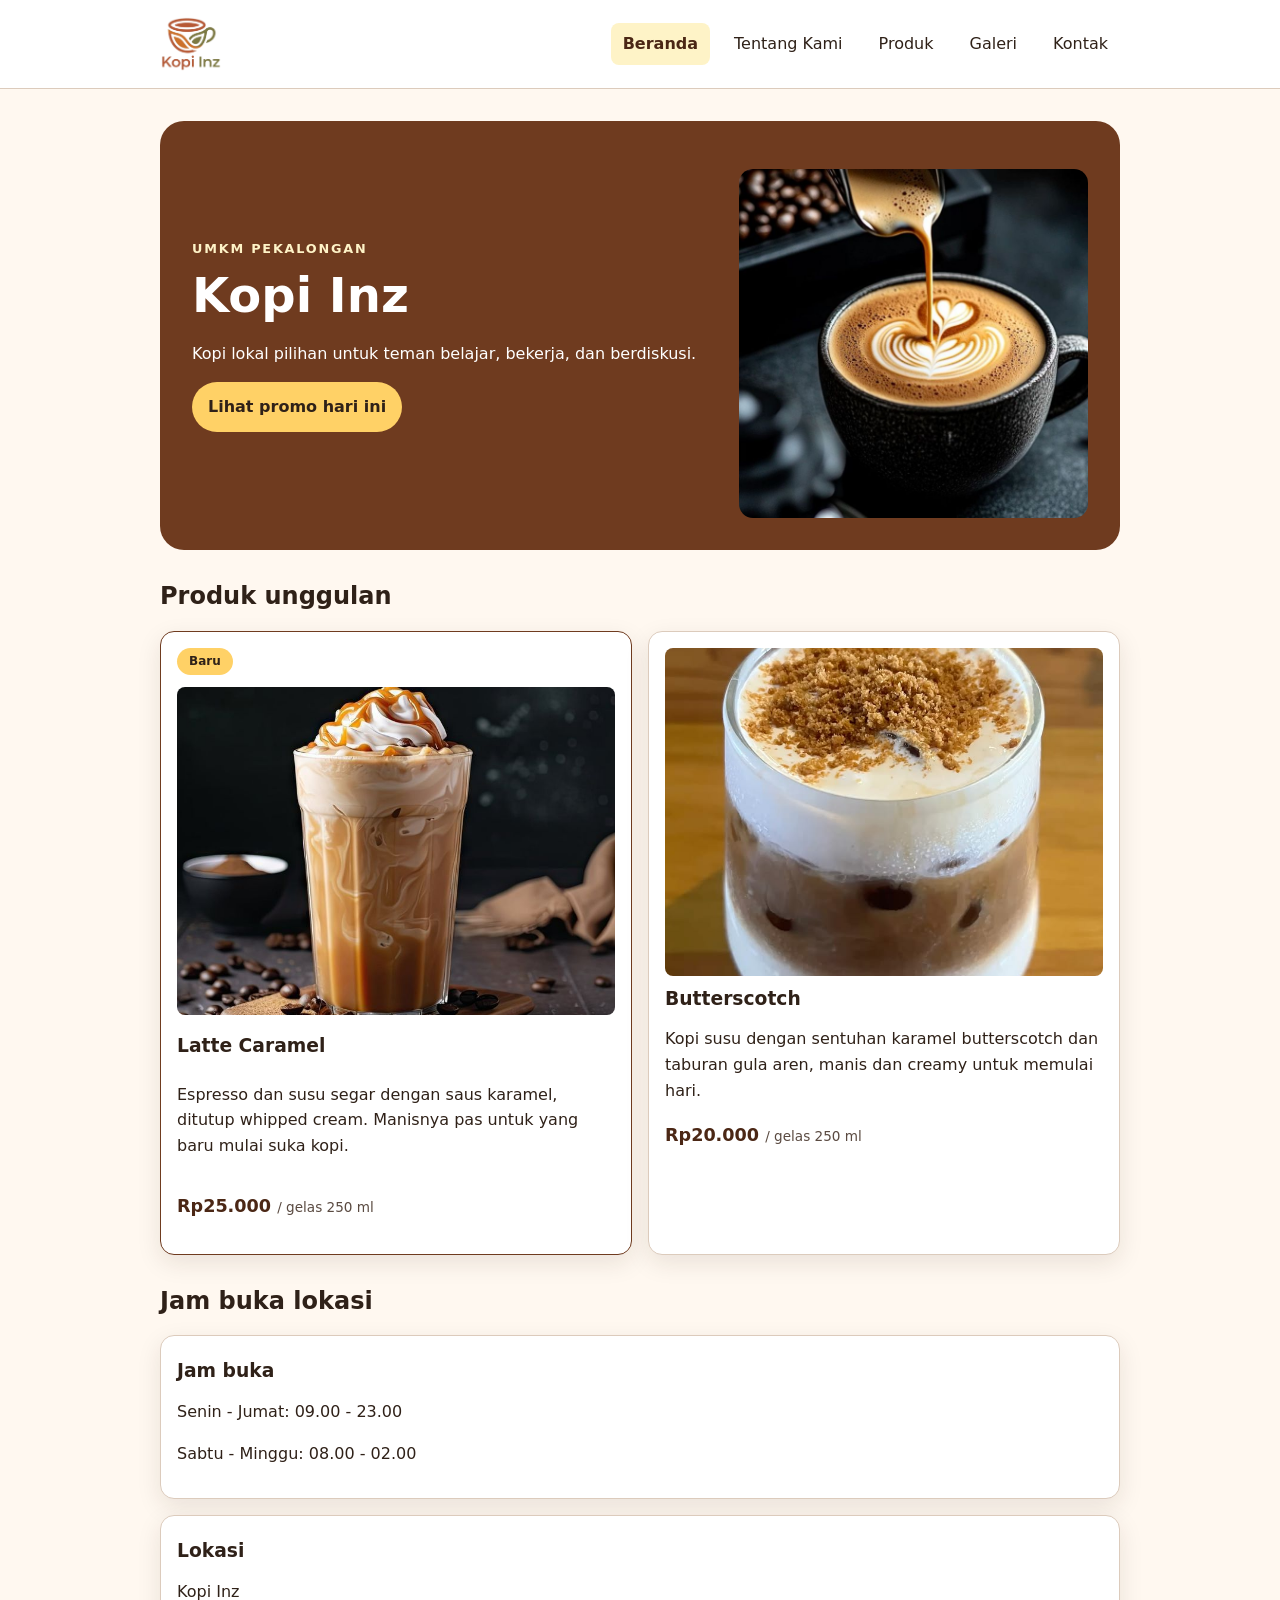
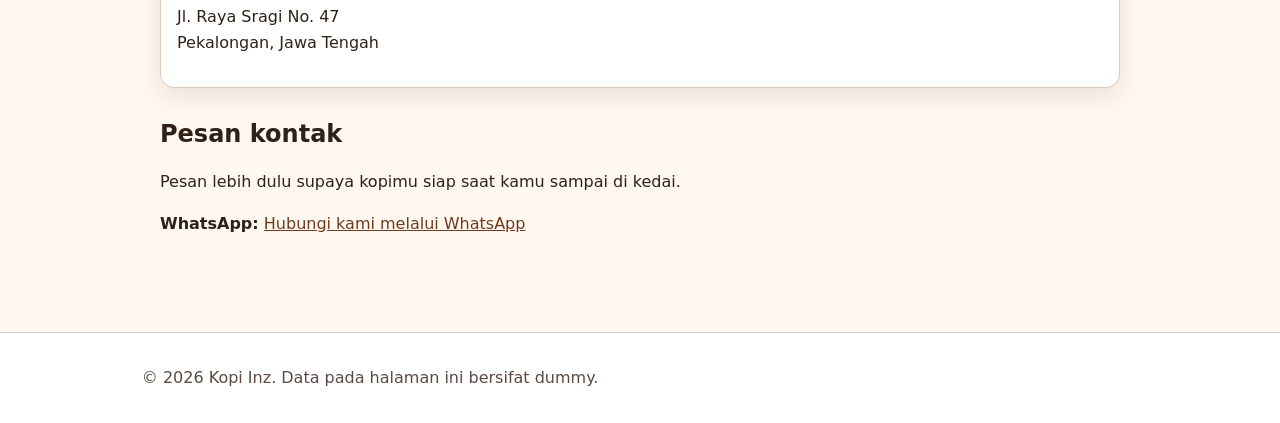
==== commit 871c23b1: "feat: tambahkan data produk dengan javascript" ====
--- a/index.html
+++ b/index.html
@@ -6,14 +6,21 @@
     <meta name="description" content="Kopi Inz, UMKM kopi lokal di Sragi, Pekalongan. Lihat produk, harga, jam buka, dan lokasi kedai." />
     <title>Kopi Inz - Website UMKM</title>
     <link rel="stylesheet" href="css/style.css" />
+    <link rel="icon" type="image/png" href="assets/images/favicon_rmv.png" />
+    <script src="js/app.js" defer></script>
   </head>
   <body>
     <a class="skip-link" href="#konten">Lewati ke konten utama</a>
 
     <header class="site-header">
       <nav class="nav" aria-label="Navigasi utama">
-        <a class="brand" href="index.html">Kopi Inz</a>
-        <ul>
+        <a class="brand" href="index.html"><img class="brand-logo" src="assets/images/logo.png" alt="Kopi Inz" width="656" height="591" /></a>
+        <button class="nav-toggle" type="button" aria-expanded="false" aria-controls="menu-utama" aria-label="Buka menu">
+          <span class="nav-toggle-bar"></span>
+          <span class="nav-toggle-bar"></span>
+          <span class="nav-toggle-bar"></span>
+        </button>
+        <ul id="menu-utama">
           <li><a aria-current="page" href="index.html">Beranda</a></li>
           <li><a href="tentang.html">Tentang Kami</a></li>
           <li><a href="produk.html">Produk</a></li>
@@ -31,7 +38,7 @@
         <p>Kopi lokal pilihan untuk teman belajar, bekerja, dan berdiskusi.</p>
         <button id="promoButton" type="button">Lihat promo hari ini</button>
       </div>
-      <img class="hero-image" src="assets/images/coffe.jpg" alt="Segelas latte dengan latte art hati di meja kayu" />
+      <img class="hero-image" src="assets/images/coffe.jpg" width="800" height="800" alt="Segelas latte dengan latte art hati di meja kayu" />
     </section>
 
       <section aria-labelledby="produk-title">
@@ -41,10 +48,11 @@
             <span class="badge">Baru</span>
             <img
               class="product-photo"
-              src="assets/images/latte caramel.jpg"
+              src="assets/images/latte%20caramel.jpg"
               alt="Segelas Latte Caramel dingin dengan whipped cream dan siraman saus karamel"
               width="800"
               height="600"
+              loading="lazy"
             />
             <h3>Latte Caramel</h3>
             <p>Espresso dan susu segar dengan saus karamel, ditutup whipped cream. Manisnya pas untuk yang baru mulai suka kopi.</p>
@@ -66,7 +74,8 @@
             <p class="price">Rp20.000 <span class="unit">/ gelas 250 ml</span></p>
             </div>
           </article>
-          </section>
+          </div>
+          </section> 
 
       <section class="info" aria-labelledby="info-title">
         <h2 id="info-title">Jam buka lokasi</h2>
--- a/css/style.css
+++ b/css/style.css
@@ -120,7 +120,6 @@
 }
 .nav a[aria-current="page"]:hover { text-decoration: none; }
 
-
 h1,
 h2,
 h3 { line-height: 1.2; text-wrap: balance; }
@@ -138,7 +137,6 @@
   letter-spacing: 0.14em;
   text-transform: uppercase;
 }
-
 
 .hero {
   padding: var(--space-5);
@@ -205,8 +203,9 @@
 
 .badge {
   display: inline-block;
-  padding: 0.125rem var(--space-2);
-  margin-bottom: var(--space-1);
+  align-self: flex-start;
+  padding: 0.25rem var(--space-2);
+  margin-bottom: var(--space-2);
   color: var(--color-text);
   font-size: 0.75rem;
   font-weight: 700;
@@ -225,7 +224,9 @@
   font-weight: 400;
 }
 
-.table-wrap { overflow-x: auto; }
+.table-scroll { max-width: 100%; overflow-x: auto; }
+.table-scroll:focus-visible { outline: 3px solid var(--color-focus); outline-offset: 3px; }
+.table-scroll table { min-width: 28rem; }
 
 table {
   width: 100%;
@@ -283,16 +284,60 @@
   border-radius: var(--radius-sm);
 }
 
-/* ===== P06: Flexbox ===== */
 .nav {
   display: flex;
+  flex-wrap: wrap;
   gap: var(--space-3);
   align-items: center;
   justify-content: space-between;
 }
-.brand { margin-bottom: 0; }
-.nav ul { display: flex; gap: var(--space-2); flex-wrap: wrap; }
+.brand { margin-bottom: 0; line-height: 0; }
+.brand-logo {
+  width: auto;
+  height: 3.5rem;
+  border-radius: 0;
+}
+
+.nav ul {
+  display: none;             
+  flex-direction: column;
+  gap: var(--space-1);
+  width: 100%;
+}
+.nav ul.is-open { display: flex; }
 .nav li { margin: 0; }
+.nav li a { display: block; padding: var(--space-2) var(--space-3); }
+
+.nav-toggle {
+  display: inline-flex;
+  flex-direction: column;
+  gap: 0.3rem;
+  align-items: center;
+  justify-content: center;
+  width: 2.75rem;
+  height: 2.75rem;
+  padding: 0;
+  background: var(--color-accent-soft);
+  border: 1px solid var(--color-border);
+  border-radius: var(--radius-sm);
+}
+.nav-toggle:hover { background: var(--color-accent); }
+
+.nav-toggle-bar {
+  display: block;
+  width: 1.4rem;
+  height: 2px;
+  background: var(--color-primary-strong);
+  border-radius: var(--radius-pill);
+  transition: transform 0.2s ease, opacity 0.2s ease;
+}
+.nav-toggle.is-open .nav-toggle-bar:nth-child(1) { transform: translateY(0.4rem) rotate(45deg); }
+.nav-toggle.is-open .nav-toggle-bar:nth-child(2) { opacity: 0; }
+.nav-toggle.is-open .nav-toggle-bar:nth-child(3) { transform: translateY(-0.4rem) rotate(-45deg); }
+
+@media (prefers-reduced-motion: reduce) {
+  .nav-toggle-bar { transition: none; }
+}
 
 .product-card { display: flex; flex-direction: column; }
 .product-badge {
@@ -312,19 +357,71 @@
   margin-top: auto;
 }
 
-/* ===== P06: Grid ===== */
 .hero {
   display: grid;
-  grid-template-columns: 1.2fr 0.8fr;
+  grid-template-columns: 1fr;
   gap: var(--space-4);
   align-items: center;
 }
 .hero-image { width: 100%; border-radius: var(--radius-md); }
 
 .product-grid,
+.product-list,
 .gallery-grid {
   display: grid;
-  grid-template-columns: repeat(3, minmax(0, 1fr));
+  grid-template-columns: 1fr;
   gap: var(--space-3);
 }
-.gallery-grid { grid-template-columns: repeat(2, minmax(0, 1fr)); }+
+.product-list .product-card { margin-block: 0; }
+
+@media (min-width: 42rem) {
+  .nav-toggle { display: none; }
+  .nav ul { display: flex; flex-direction: row; width: auto; gap: var(--space-2); }
+  .nav li a { padding: var(--space-1) var(--space-2); }
+  .product-list,
+  .gallery-grid { grid-template-columns: repeat(2, minmax(0, 1fr)); }
+}
+
+@media (min-width: 48rem) {
+  .hero { grid-template-columns: 1.2fr 0.8fr; }
+  .product-grid { grid-template-columns: repeat(2, minmax(0, 1fr)); }
+}
+
+@media (min-width: 60rem) {
+  .product-grid { grid-template-columns: repeat(3, minmax(0, 1fr)); }
+}
+
+.js-product-grid {
+  display: grid;
+  grid-template-columns: repeat(auto-fit, minmax(14rem, 1fr));
+  gap: var(--space-4);
+}
+
+.js-product-card {
+  padding: var(--space-4);
+  border: 1px solid var(--color-border);
+  border-radius: var(--radius-lg);
+  background: var(--color-surface);
+}
+
+.stock-badge {
+  display: inline-flex;
+  margin-block-start: var(--space-2);
+  padding: 0.25rem 0.6rem;
+  border-radius: 999px;
+  font-size: 0.85rem;
+  font-weight: 700;
+  background: #dcfce7;
+  color: #166534;
+}
+
+.stock-badge.warning {
+  background: #fef3c7;
+  color: #92400e;
+}
+
+.stock-badge.empty {
+  background: #fee2e2;
+  color: #991b1b;
+}
